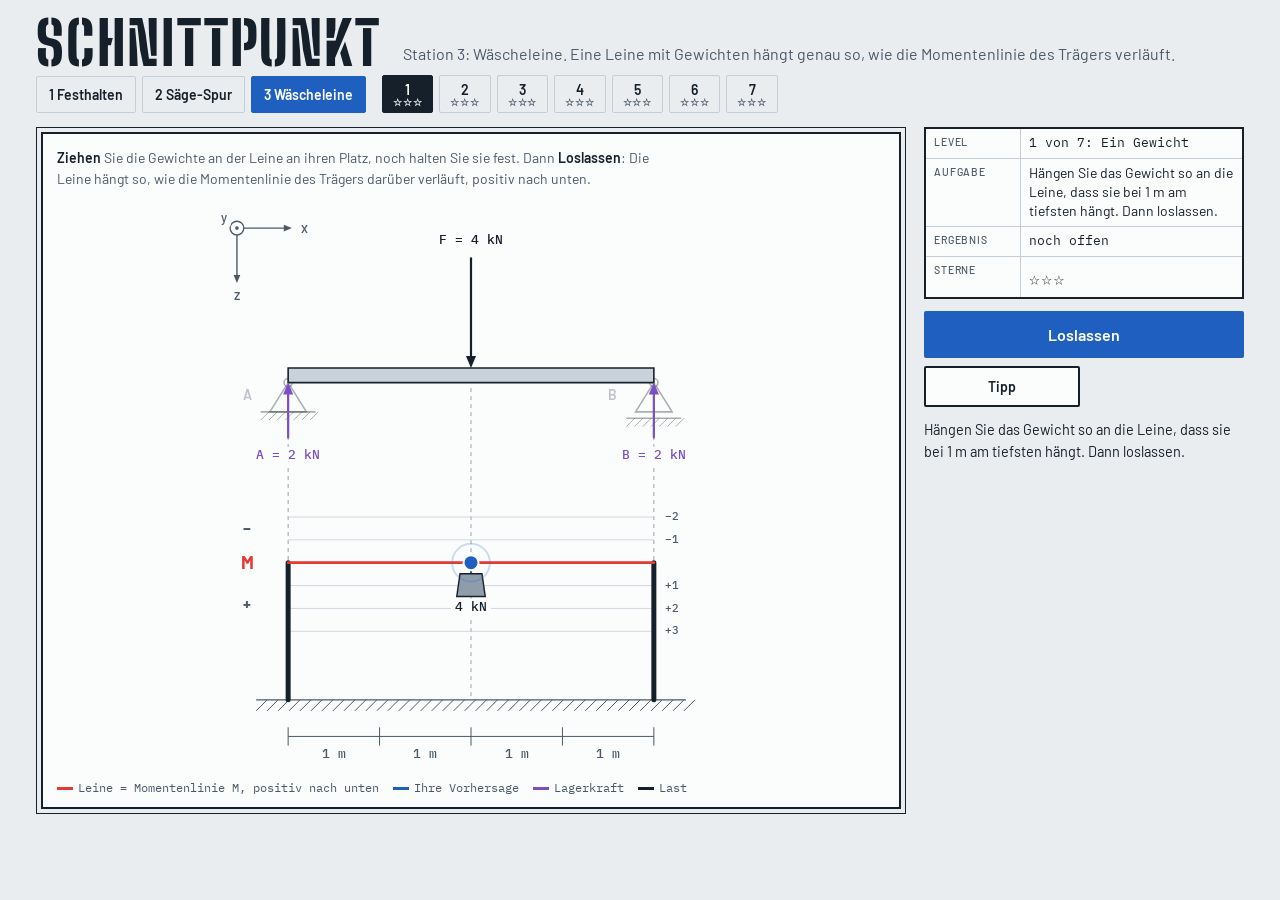
==== leine.html @ 83ba9b4c "Station 3 „Wäscheleine“: Die Leine mit denselben Lasten hängt wie die Momentenlinie Gewichte und Sch" ====
<!doctype html>
<html lang="de">
<head>
<meta charset="utf-8">
<meta name="viewport" content="width=device-width, initial-scale=1">
<title>Schnittpunkt: Wäscheleine</title>
<link rel="preconnect" href="https://fonts.googleapis.com">
<link rel="preconnect" href="https://fonts.gstatic.com" crossorigin>
<link rel="stylesheet" href="https://fonts.googleapis.com/css2?family=Barlow:wght@400;500;600;700&family=Big+Shoulders+Stencil:wght@800&family=IBM+Plex+Mono:wght@400;500&display=swap">
<link rel="stylesheet" href="style.css">
</head>
<body>
<div class="app">
  <header class="top">
    <h1 class="brand">Schnittpunkt</h1>
    <p class="claim">Station 3: Wäscheleine. Eine Leine mit Gewichten hängt genau so, wie die Momentenlinie des Trägers verläuft.</p>
    <div class="nav">
      <nav class="stations" aria-label="Station wählen"><a href="index.html">1 Festhalten</a><a href="spur.html">2 Säge-Spur</a><a href="leine.html" aria-current="page">3 Wäscheleine</a></nav>
      <nav class="levels" id="levels" aria-label="Level wählen"></nav>
    </div>
  </header>

  <main class="stage">
    <section class="sheet" aria-label="Zeichnung">
      <p class="howto" id="howto"></p>
      <div class="canvas-wrap" id="wrap">
        <canvas id="cv" aria-label="Träger mit Lasten, darunter eine Wäscheleine mit denselben Lasten"></canvas>
        <div class="stamp" id="stamp" hidden></div>
      </div>
      <ul class="legend" aria-label="Legende">
        <li><i style="background: var(--cM)"></i>Leine = Momentenlinie M, positiv nach unten</li>
        <li><i style="background: var(--accent)"></i>Ihre Vorhersage</li>
        <li><i style="background: var(--react)"></i>Lagerkraft</li>
        <li><i style="background: var(--ink)"></i>Last</li>
      </ul>
    </section>

    <aside class="side">
      <table class="titleblock" aria-label="Schriftfeld">
        <tbody>
          <tr><th>Level</th><td id="tb-name"></td></tr>
          <tr><th>Aufgabe</th><td class="txt" id="tb-task"></td></tr>
          <tr><th>Ergebnis</th><td id="tb-res"></td></tr>
          <tr><th>Sterne</th><td class="big" id="tb-stars"></td></tr>
        </tbody>
      </table>
      <div class="actions">
        <button type="button" class="btn primary" id="b-main">Loslassen</button>
        <button type="button" class="btn" id="b-tip">Tipp</button>
        <button type="button" class="btn" id="b-alt">Nochmal</button>
      </div>
      <div class="verdict" id="verdict" aria-live="polite"></div>
    </aside>
  </main>
</div>
<script src="src/mech.js"></script>
<script src="src/draw.js"></script>
<script src="src/leine-levels.js"></script>
<script src="src/leine.js"></script>
</body>
</html>
---- style.css ----
/* Zeichenblatt wie Knotenpunkt: hell = Zeichenpapier, dunkel = Blaupause. N, Q, M in den Farben der TM1-Seiten in OPAL */
:root {
  --paper: #e9edf0; --sheet: #fbfcfc; --ink: #16202a; --ink2: #4b5967; --rule: #c4ced7;
  --steel: #c9d2da; --steel2: #8f9dab; --accent: #1f5fbf; --on-accent: #ffffff; --ok: #17804a; --bad: #c42f3a;
  --cN: #2d6cdf; --cQ: #00897b; --cM: #e53935; --react: #7b4fc4; --cut: #d23a33; --stamp-blend: multiply;
  --f-display: "Big Shoulders Stencil", "Barlow", Impact, sans-serif;
  --f-body: "Barlow", "Helvetica Neue", Arial, sans-serif;
  --f-mono: "IBM Plex Mono", ui-monospace, Menlo, monospace;
}
@media (prefers-color-scheme: dark) {
  :root:not([data-theme="light"]) {
    --paper: #0a1d36; --sheet: #0f2748; --ink: #e6eef8; --ink2: #a3b8d2; --rule: #36557d;
    --steel: #4a6b94; --steel2: #88a6cb; --accent: #7cc0ff; --on-accent: #0a1d36; --ok: #57d492; --bad: #ff6f6f;
    --cN: #8ab4ff; --cQ: #4fd1c0; --cM: #ff7b72; --react: #c3a6ff; --cut: #ff6f6f; --stamp-blend: normal; color-scheme: dark;
  }
}
:root[data-theme="dark"] {
  --paper: #0a1d36; --sheet: #0f2748; --ink: #e6eef8; --ink2: #a3b8d2; --rule: #36557d;
  --steel: #4a6b94; --steel2: #88a6cb; --accent: #7cc0ff; --on-accent: #0a1d36; --ok: #57d492; --bad: #ff6f6f;
  --cN: #8ab4ff; --cQ: #4fd1c0; --cM: #ff7b72; --react: #c3a6ff; --cut: #ff6f6f; --stamp-blend: normal; color-scheme: dark;
}
* { box-sizing: border-box; }
body { margin: 0; background: var(--paper); color: var(--ink); font: 15px/1.45 var(--f-body); }
[hidden] { display: none !important; }
.app { max-width: 1240px; margin: 0 auto; padding: 18px 16px 32px; display: grid; gap: 14px; }
.top { display: flex; flex-wrap: wrap; align-items: flex-end; gap: 6px 22px; }
.brand { font: 800 clamp(40px, 6vw, 60px)/0.85 var(--f-display); letter-spacing: 0.03em; text-transform: uppercase; margin: 0; }
.claim { margin: 0 0 4px; color: var(--ink2); font-size: 16px; flex: 1 1 260px; text-wrap: balance; }
.levels { display: flex; flex-wrap: wrap; gap: 6px; }
.levels button { font: 600 14px/1.1 var(--f-body); color: var(--ink); background: transparent; border: 1.5px solid var(--rule);
  padding: 6px 10px 4px; border-radius: 2px; cursor: pointer; min-width: 46px; }
.levels button .st { display: block; font-size: 10px; letter-spacing: 0.08em; color: var(--ink2); }
.levels button[aria-pressed="true"] { border-color: var(--ink); background: var(--ink); color: var(--sheet); }
.levels button[aria-pressed="true"] .st { color: var(--sheet); }
.stage { display: grid; grid-template-columns: minmax(0, 1fr) 320px; gap: 18px; align-items: start; }
@media (max-width: 880px) { .stage { grid-template-columns: minmax(0, 1fr); } }
.sheet { background: var(--sheet); border: 2px solid var(--ink); outline: 1px solid var(--ink); outline-offset: 4px;
  margin: 5px; padding: 14px 14px 12px; min-width: 0; display: grid; gap: 8px; }
.howto { margin: 0; color: var(--ink2); font-size: 14px; max-width: 76ch; }
.howto b { color: var(--ink); font-weight: 600; }
.canvas-wrap { position: relative; min-width: 0; }
canvas { display: block; touch-action: none; }
canvas.cut { cursor: pointer; }
canvas.grab { cursor: grab; }
canvas.grabbing { cursor: grabbing; }
.stamp { position: absolute; top: 4%; right: 4%; pointer-events: none; font: 800 clamp(34px, 6vw, 64px)/1 var(--f-display);
  letter-spacing: 0.08em; padding: 4px 16px 2px; border: 5px solid currentColor; border-radius: 6px;
  transform: rotate(-8deg); opacity: 0.9; mix-blend-mode: var(--stamp-blend); }
.stamp.ok { color: var(--ok); }
.stamp.bad { color: var(--bad); }
.stamp.hit { animation: stamp 0.3s cubic-bezier(0.2, 0.9, 0.3, 1.25) both; }
@keyframes stamp { from { transform: rotate(-8deg) scale(2.3); opacity: 0; } to { transform: rotate(-8deg) scale(1); opacity: 0.9; } }
.badge { position: absolute; left: 50%; top: 6px; transform: translateX(-50%); pointer-events: none; display: flex; align-items: center; gap: 8px; white-space: nowrap;
  font: 600 12px var(--f-body); letter-spacing: 0.08em; text-transform: uppercase; color: var(--ink2);
  border: 1.5px solid var(--rule); background: var(--sheet); padding: 4px 9px; }
.badge i { width: 3px; height: 11px; background: currentColor; box-shadow: 5px 0 0 currentColor; margin-right: 5px; }
.badge.live i { width: 9px; height: 9px; border-radius: 50%; background: var(--ok); box-shadow: none; margin-right: 0; }
.legend { display: flex; flex-wrap: wrap; gap: 4px 14px; font: 12px/1.2 var(--f-mono); color: var(--ink2); margin: 0; padding: 0; list-style: none; }
.legend li { display: flex; align-items: center; gap: 5px; }
.legend i { display: block; width: 16px; height: 3px; }
.side { display: grid; gap: 12px; min-width: 0; }
.titleblock { width: 100%; border-collapse: collapse; background: var(--sheet); border: 2px solid var(--ink); font-size: 13px; }
.titleblock th { text-align: left; font: 500 10.5px var(--f-body); letter-spacing: 0.08em; text-transform: uppercase;
  color: var(--ink2); padding: 6px 8px; border: 1px solid var(--rule); width: 30%; vertical-align: top; }
.titleblock td { font-family: var(--f-mono); padding: 5px 8px; border: 1px solid var(--rule); font-variant-numeric: tabular-nums; }
.titleblock td.txt { font: 14px/1.35 var(--f-body); }
.titleblock td.big { font: 600 18px var(--f-mono); letter-spacing: 0.08em; }
.forces { display: grid; gap: 6px; background: var(--sheet); border: 2px solid var(--ink); padding: 8px 10px 10px; }
.forces h2 { margin: 0; font: 500 10.5px var(--f-body); letter-spacing: 0.08em; text-transform: uppercase; color: var(--ink2); }
.frow { display: grid; grid-template-columns: 5.3em 36px minmax(0, 1fr) 36px; align-items: center; gap: 5px; }
.frow .fk { font-weight: 600; font-size: 14px; }
.frow .fk.n { color: var(--cN); } .frow .fk.q { color: var(--cQ); } .frow .fk.m { color: var(--cM); }
.frow button { font: 600 19px/1 var(--f-body); height: 34px; border: 1.5px solid var(--rule); background: transparent;
  color: var(--ink); border-radius: 2px; cursor: pointer; }
.frow button:disabled { opacity: 0.35; cursor: default; }
.frow output { font: 500 13px var(--f-mono); text-align: center; font-variant-numeric: tabular-nums; white-space: nowrap; overflow: hidden; text-overflow: ellipsis; }
.actions { display: grid; grid-template-columns: 1fr 1fr; gap: 8px; }
.btn { font: 600 14px var(--f-body); padding: 10px 12px; border: 2px solid var(--ink); background: var(--sheet); color: var(--ink);
  border-radius: 2px; cursor: pointer; }
.btn.primary { grid-column: 1 / -1; background: var(--accent); border-color: var(--accent); color: var(--on-accent); font-size: 16px; padding: 12px; }
.btn:disabled { opacity: 0.4; cursor: not-allowed; }
.live { grid-column: 1 / -1; display: flex; gap: 8px; align-items: center; font-size: 14px; color: var(--ink2); cursor: pointer; }
.btn:focus-visible, .levels button:focus-visible, .frow button:focus-visible, .quiz button:focus-visible, input:focus-visible {
  outline: 3px solid var(--accent); outline-offset: 2px; }
.verdict { font-size: 14.5px; line-height: 1.5; display: grid; gap: 8px; }
.verdict p { margin: 0; }
.t-ok { color: var(--ok); font-weight: 700; }
.t-bad { color: var(--bad); font-weight: 600; }
.tip { border-left: 4px solid var(--accent); padding-left: 8px; }
.vals { font: 600 16px var(--f-mono); }
.quiz { margin: 0; padding-left: 20px; display: grid; gap: 10px; }
.quiz .qb { display: flex; align-items: center; gap: 6px; margin-top: 4px; }
.quiz button { font: 600 15px var(--f-body); padding: 5px 12px; min-width: 46px; border: 1.5px solid var(--ink); background: var(--sheet);
  color: var(--ink); border-radius: 2px; cursor: pointer; }
.quiz button.right { border-color: var(--ok); background: var(--ok); color: var(--sheet); }
.quiz button.wrong { border-color: var(--bad); background: var(--bad); color: var(--sheet); }
.quiz button:disabled { cursor: default; }
.quiz .qr { font-size: 13.5px; font-weight: 600; }
.starlist { list-style: none; margin: 0; padding: 0; display: grid; gap: 2px; font-size: 14px; }
.starlist li::before { content: "☆ "; color: var(--ink2); }
.starlist li.on::before { content: "★ "; color: var(--ok); }
@media (prefers-reduced-motion: reduce) { .stamp.hit { animation: none; } }
@media (max-width: 480px) { .sheet { padding: 10px 8px 8px; } }
/* Stationen: Seiten der App, die aktuelle in Akzentfarbe (das gewählte Level ist dunkel) */
.nav { display: flex; flex-wrap: wrap; align-items: center; gap: 6px 16px; }
.stations { display: flex; flex-wrap: wrap; gap: 6px; }
.stations a { font: 600 14px/1.1 var(--f-body); color: var(--ink); text-decoration: none; border: 1.5px solid var(--rule); padding: 10px 12px; border-radius: 2px; }
.stations a[aria-current="page"] { border-color: var(--accent); background: var(--accent); color: var(--on-accent); }
.stations a:focus-visible { outline: 3px solid var(--accent); outline-offset: 2px; }
canvas.pen { cursor: crosshair; }
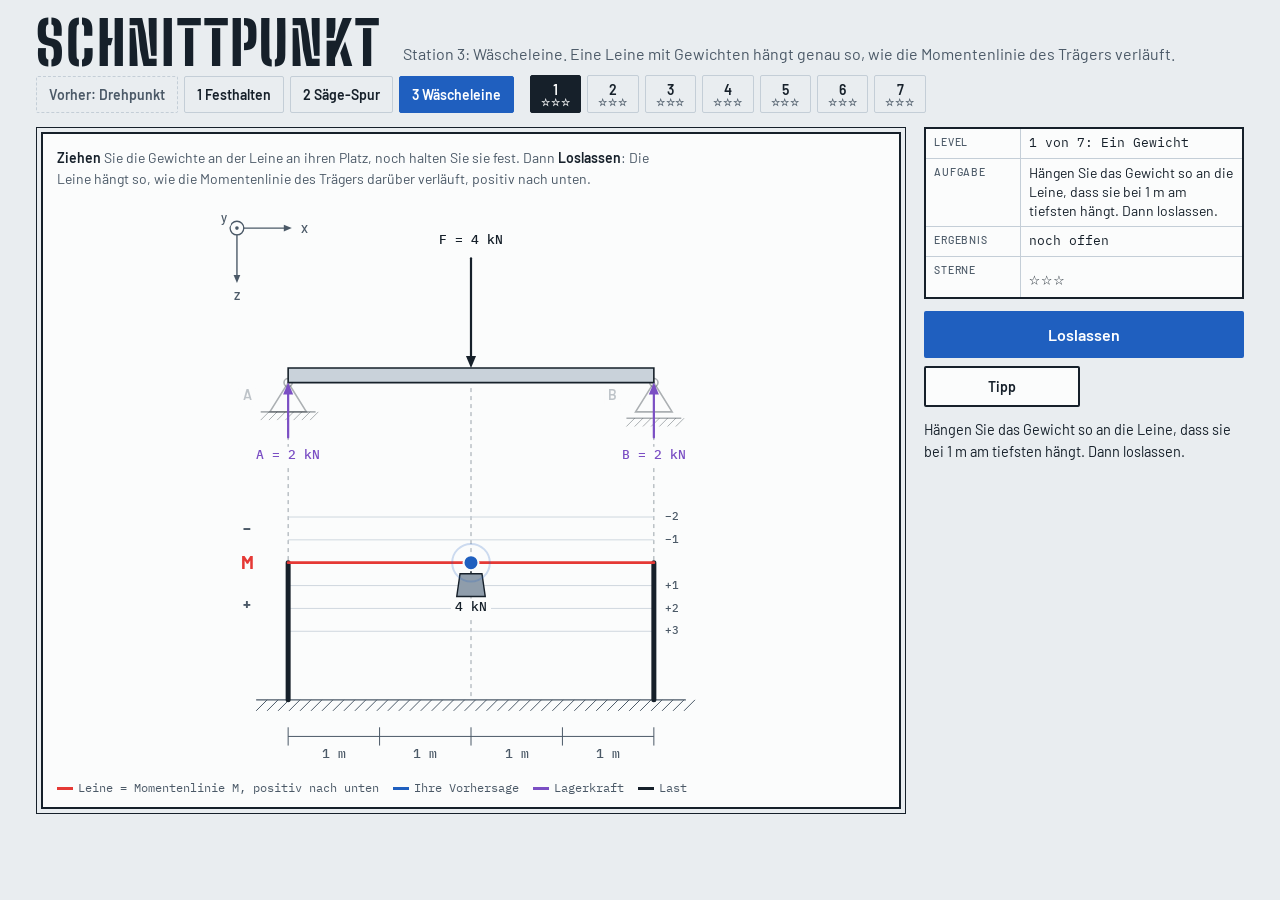
==== commit cc67e30d: "Link auf Drehpunkt als Vorstufe in allen Stationen Vor „1 Festhalten“ steht „Vorher: Drehpunkt“ (ges" ====
--- a/leine.html
+++ b/leine.html
@@ -15,7 +15,7 @@
     <h1 class="brand">Schnittpunkt</h1>
     <p class="claim">Station 3: Wäscheleine. Eine Leine mit Gewichten hängt genau so, wie die Momentenlinie des Trägers verläuft.</p>
     <div class="nav">
-      <nav class="stations" aria-label="Station wählen"><a href="index.html">1 Festhalten</a><a href="spur.html">2 Säge-Spur</a><a href="leine.html" aria-current="page">3 Wäscheleine</a></nav>
+      <nav class="stations" aria-label="Station wählen"><a class="pre" href="https://fkaule.github.io/Drehpunkt/" title="Vorher: Kräfte, Momente und Lager freischneiden und halten">Vorher: Drehpunkt</a><a href="index.html">1 Festhalten</a><a href="spur.html">2 Säge-Spur</a><a href="leine.html" aria-current="page">3 Wäscheleine</a></nav>
       <nav class="levels" id="levels" aria-label="Level wählen"></nav>
     </div>
   </header>
--- a/style.css
+++ b/style.css
@@ -107,4 +107,6 @@
 .stations a { font: 600 14px/1.1 var(--f-body); color: var(--ink); text-decoration: none; border: 1.5px solid var(--rule); padding: 10px 12px; border-radius: 2px; }
 .stations a[aria-current="page"] { border-color: var(--accent); background: var(--accent); color: var(--on-accent); }
 .stations a:focus-visible { outline: 3px solid var(--accent); outline-offset: 2px; }
+/* Vorstufe in einem eigenen Spiel: gestrichelt, damit sie nicht wie eine Station aussieht */
+.stations a.pre { border-style: dashed; color: var(--ink2); }
 canvas.pen { cursor: crosshair; }
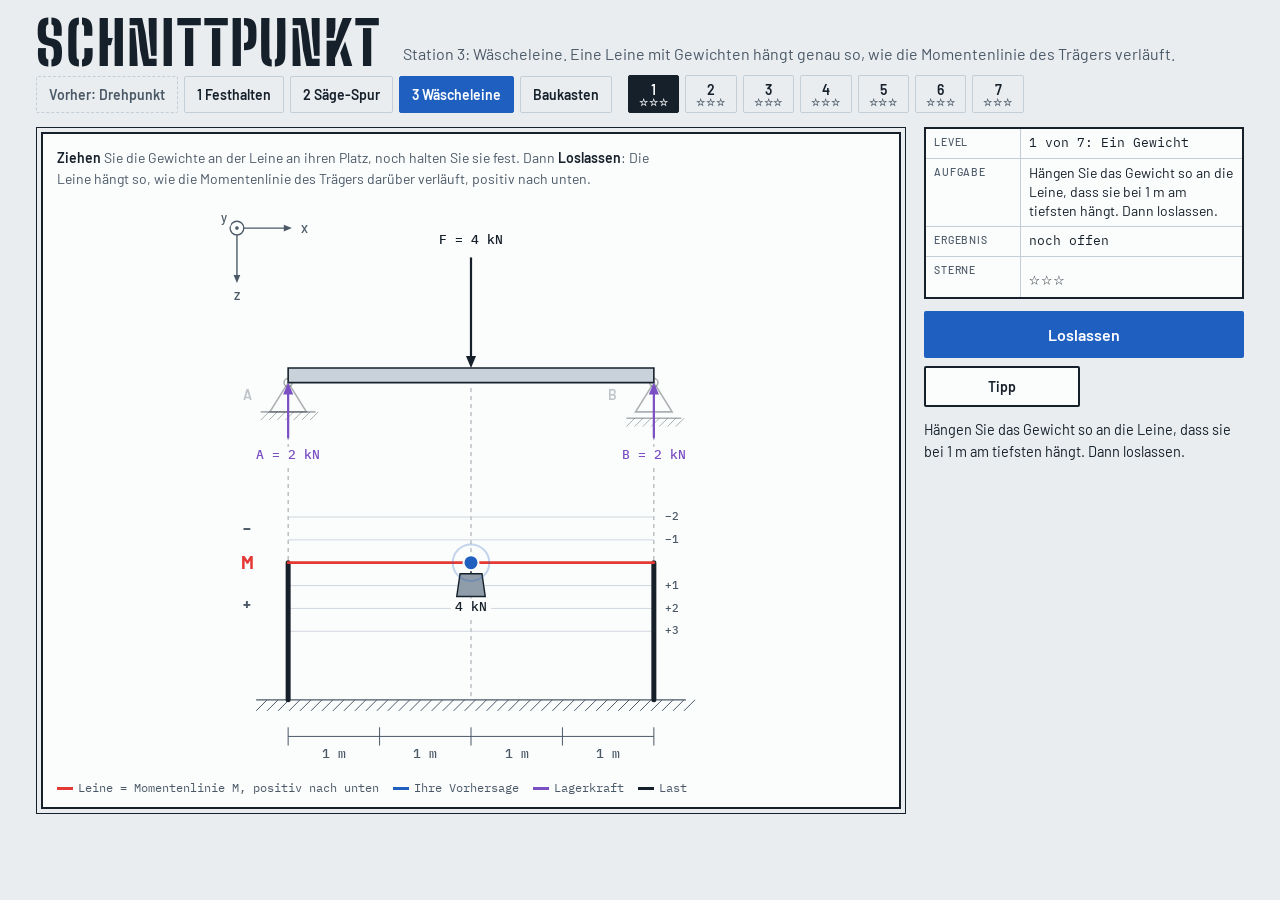
==== commit f1405093: "Baukasten: eigenen Träger bauen, dann Q oder M vorhersagen (TM-20) - bauen.html: Fest- und Loslager " ====
--- a/leine.html
+++ b/leine.html
@@ -15,7 +15,7 @@
     <h1 class="brand">Schnittpunkt</h1>
     <p class="claim">Station 3: Wäscheleine. Eine Leine mit Gewichten hängt genau so, wie die Momentenlinie des Trägers verläuft.</p>
     <div class="nav">
-      <nav class="stations" aria-label="Station wählen"><a class="pre" href="https://fkaule.github.io/Drehpunkt/" title="Vorher: Kräfte, Momente und Lager freischneiden und halten">Vorher: Drehpunkt</a><a href="index.html">1 Festhalten</a><a href="spur.html">2 Säge-Spur</a><a href="leine.html" aria-current="page">3 Wäscheleine</a></nav>
+      <nav class="stations" aria-label="Station wählen"><a class="pre" href="https://fkaule.github.io/Drehpunkt/" title="Vorher: Kräfte, Momente und Lager freischneiden und halten">Vorher: Drehpunkt</a><a href="index.html">1 Festhalten</a><a href="spur.html">2 Säge-Spur</a><a href="leine.html" aria-current="page">3 Wäscheleine</a><a href="bauen.html">Baukasten</a></nav>
       <nav class="levels" id="levels" aria-label="Level wählen"></nav>
     </div>
   </header>
@@ -54,6 +54,7 @@
   </main>
 </div>
 <script src="src/mech.js"></script>
+<script src="src/bau.js"></script>
 <script src="src/draw.js"></script>
 <script src="src/leine-levels.js"></script>
 <script src="src/leine.js"></script>
--- a/style.css
+++ b/style.css
@@ -110,3 +110,9 @@
 /* Vorstufe in einem eigenen Spiel: gestrichelt, damit sie nicht wie eine Station aussieht */
 .stations a.pre { border-style: dashed; color: var(--ink2); }
 canvas.pen { cursor: crosshair; }
+/* Baukasten: Werkzeuge wie die Levelknöpfe, das gewählte dunkel */
+.tools { display: grid; grid-template-columns: repeat(3, minmax(0, 1fr)); gap: 6px; }
+.tools button { font: 600 13.5px/1.15 var(--f-body); color: var(--ink); background: transparent; border: 1.5px solid var(--rule);
+  padding: 9px 4px 7px; border-radius: 2px; cursor: pointer; }
+.tools button[aria-pressed="true"] { border-color: var(--ink); background: var(--ink); color: var(--sheet); }
+.tools button:focus-visible { outline: 3px solid var(--accent); outline-offset: 2px; }
